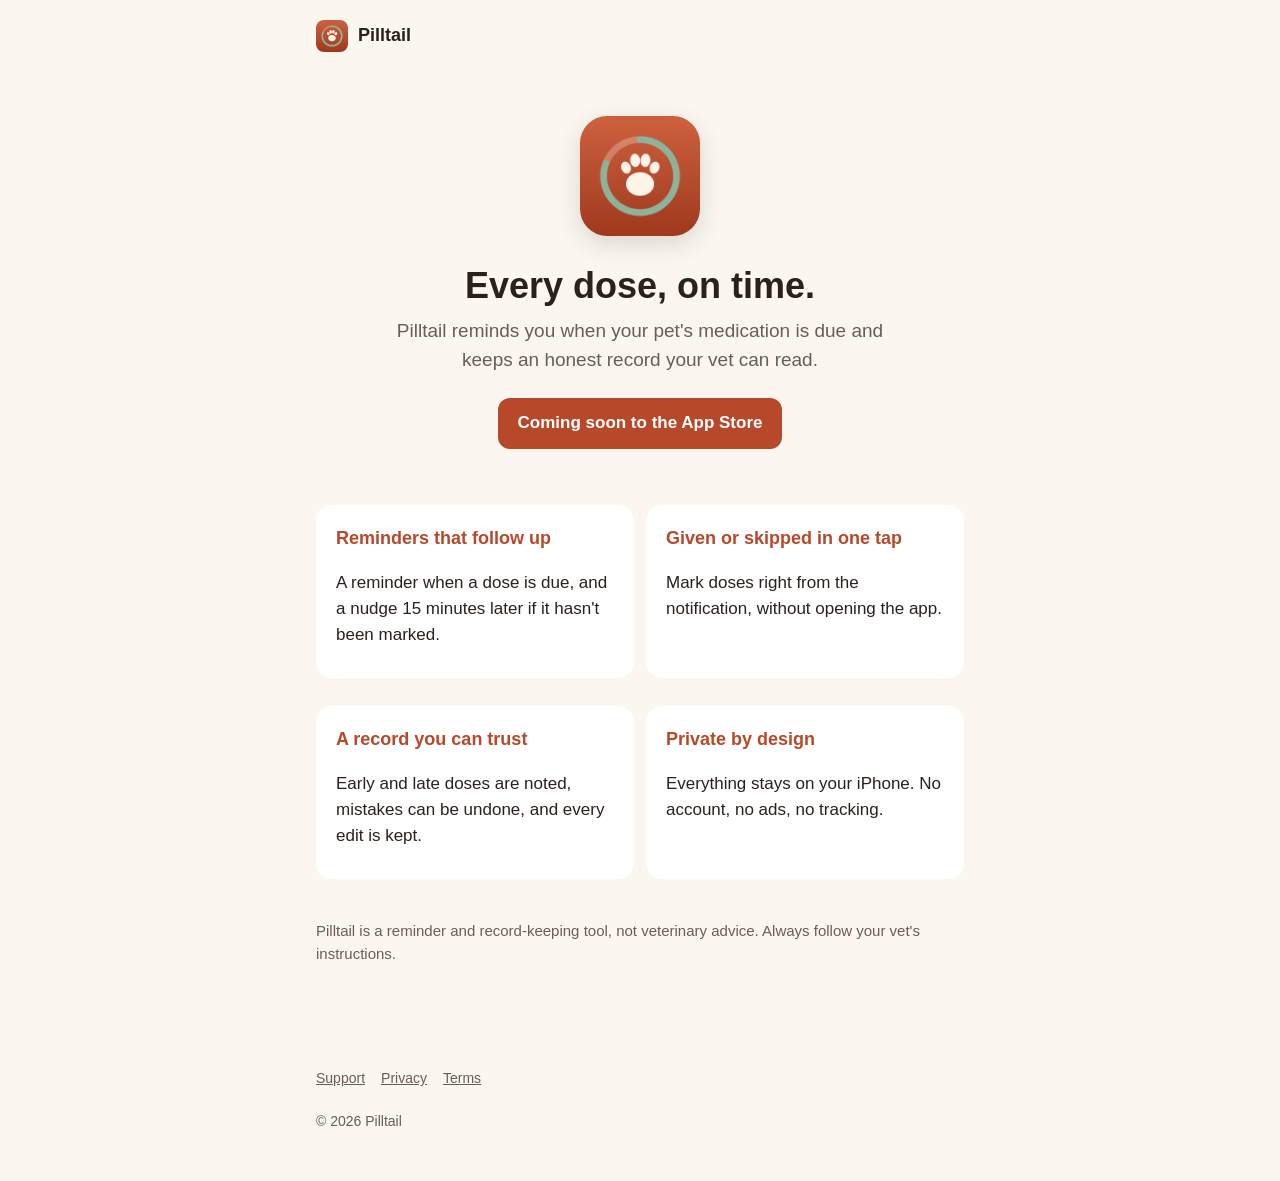
==== pilltail/index.html @ f16c9d38 "Rename Pawdose pages to Pilltail (/pilltail/) Co-Authored-By: Claude Opus 5.5 <noreply@anthropic.com" ====
<!doctype html>
<html lang="en">
<head>
<meta charset="utf-8">
<meta name="viewport" content="width=device-width, initial-scale=1">
<title>Pilltail: Pet Medication Reminders</title>
<meta name="description" content="Reminders for your pet's medication, with a dose history your vet can read.">
<link rel="icon" href="logo.png">
<link rel="stylesheet" href="style.css">
</head>
<body>
<header class="site"><a href="index.html"><img src="logo.png" alt=""> Pilltail</a></header>
<main>
<section class="hero">
<img src="logo.png" alt="Pilltail app icon">
<h1>Every dose, on time.</h1>
<p>Pilltail reminds you when your pet's medication is due and keeps an honest record your vet can read.</p>
<span class="badge">Coming soon to the App Store</span>
</section>

<section class="features">
<div class="card"><h2>Reminders that follow up</h2><p>A reminder when a dose is due, and a nudge 15 minutes later if it hasn't been marked.</p></div>
<div class="card"><h2>Given or skipped in one tap</h2><p>Mark doses right from the notification, without opening the app.</p></div>
<div class="card"><h2>A record you can trust</h2><p>Early and late doses are noted, mistakes can be undone, and every edit is kept.</p></div>
<div class="card"><h2>Private by design</h2><p>Everything stays on your iPhone. No account, no ads, no tracking.</p></div>
</section>

<p class="muted" style="margin-top:40px">Pilltail is a reminder and record-keeping tool, not veterinary advice. Always follow your vet's instructions.</p>
</main>
<footer class="site"><a href="support.html">Support</a><a href="privacy.html">Privacy</a><a href="terms.html">Terms</a><br><br>© 2026 Pilltail</footer>
</body>
</html>
---- pilltail/style.css ----
:root { --bg: #FBF6F0; --surface: #FFFFFF; --text: #2B211C; --muted: #6B5D55; --brand: #B8482A; }
@media (prefers-color-scheme: dark) {
  :root { --bg: #1C1714; --surface: #2A231F; --text: #F4ECE4; --muted: #BFB1A7; --brand: #E88A6A; }
}
* { box-sizing: border-box; }
body { margin: 0; background: var(--bg); color: var(--text); font: 17px/1.55 -apple-system, BlinkMacSystemFont, "Segoe UI", sans-serif; }
main { max-width: 680px; margin: 0 auto; padding: 40px 16px 64px; }
h1 { font-size: 32px; line-height: 1.2; margin: 0 0 4px; }
h2 { font-size: 20px; margin: 32px 0 8px; color: var(--brand); }
p, li { color: var(--text); }
.muted { color: var(--muted); font-size: 15px; }
a { color: var(--brand); }
.card { background: var(--surface); border-radius: 16px; padding: 4px 20px 12px; margin-top: 16px; }
header.site { max-width: 680px; margin: 0 auto; padding: 20px 16px 0; display: flex; align-items: center; gap: 10px; }
header.site a { color: var(--text); text-decoration: none; font-weight: 700; font-size: 18px; display: flex; align-items: center; gap: 10px; }
header.site img { width: 32px; height: 32px; border-radius: 8px; }
footer.site { max-width: 680px; margin: 0 auto; padding: 24px 16px 48px; color: var(--muted); font-size: 14px; }
footer.site a { color: var(--muted); margin-right: 16px; }
.hero { text-align: center; padding-top: 24px; }
.hero img { width: 120px; height: 120px; border-radius: 27px; box-shadow: 0 8px 24px rgba(43,33,28,.15); }
.hero h1 { font-size: 36px; margin-top: 20px; }
.hero p { font-size: 19px; color: var(--muted); max-width: 520px; margin: 8px auto 0; }
.badge { display: inline-block; margin-top: 24px; padding: 12px 20px; border-radius: 12px; background: var(--brand); color: #fff; font-weight: 600; text-decoration: none; }
.features { display: grid; gap: 12px; margin-top: 40px; }
.features .card h2 { margin-top: 16px; font-size: 18px; }
@media (min-width: 640px) { .features { grid-template-columns: 1fr 1fr; } }
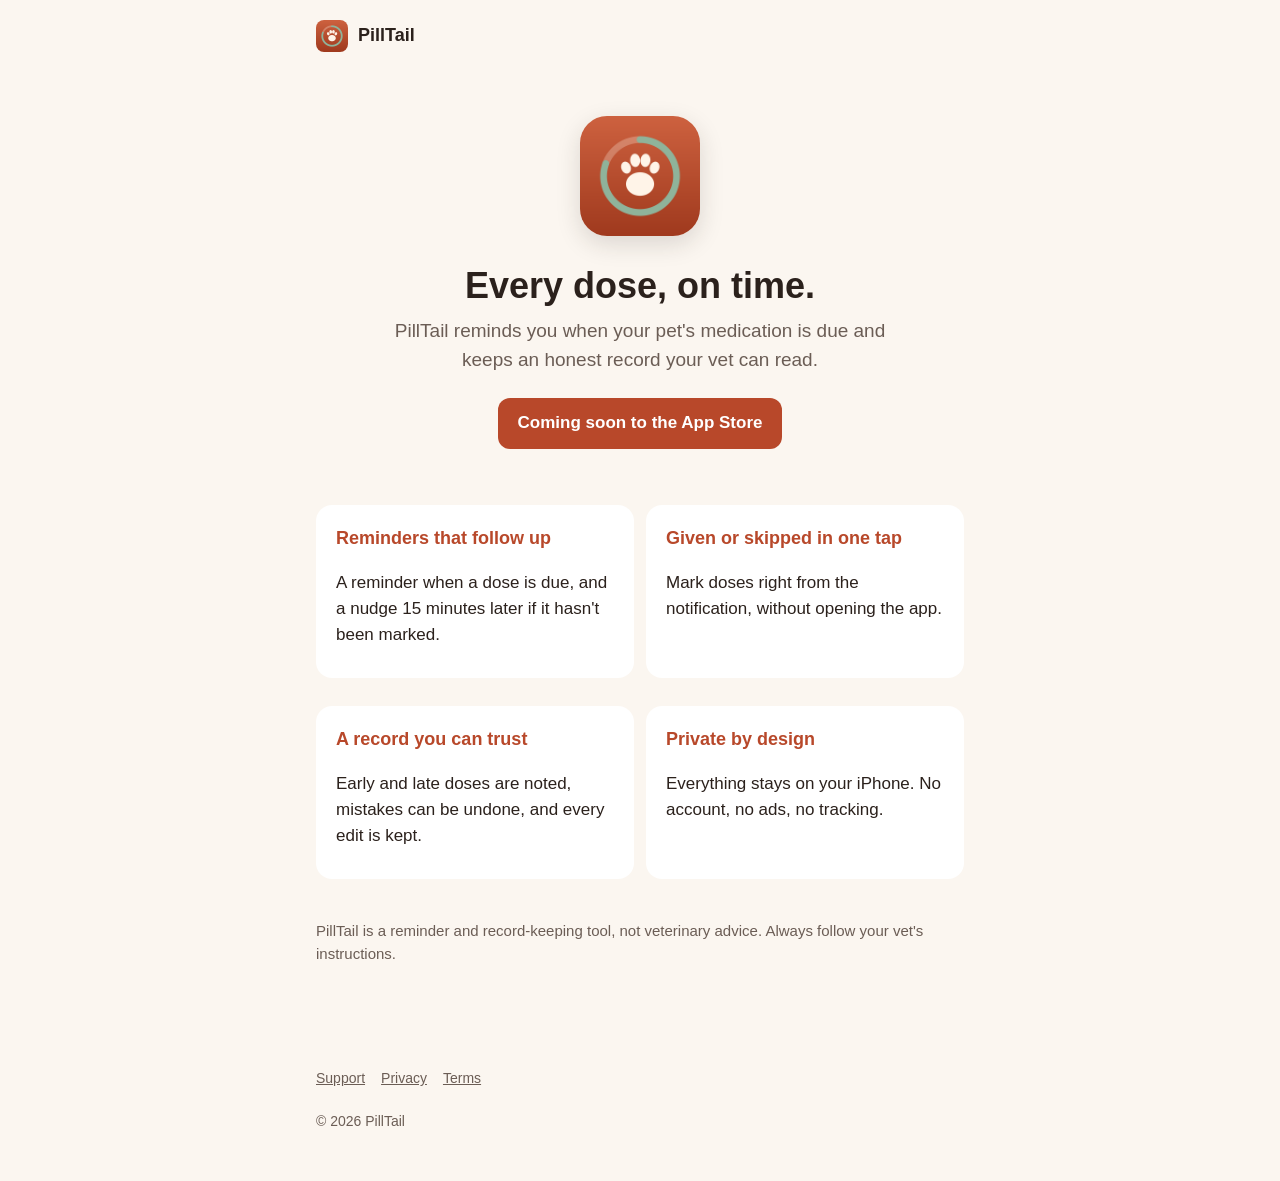
==== commit 47e8dff7: "PillTail: capitalise brand name Co-Authored-By: Claude Opus 5.5 <noreply@anthropic.com> Claude-Sessi" ====
--- a/pilltail/index.html
+++ b/pilltail/index.html
@@ -3,18 +3,18 @@
 <head>
 <meta charset="utf-8">
 <meta name="viewport" content="width=device-width, initial-scale=1">
-<title>Pilltail: Pet Medication Reminders</title>
+<title>PillTail: Pet Medication Reminders</title>
 <meta name="description" content="Reminders for your pet's medication, with a dose history your vet can read.">
 <link rel="icon" href="logo.png">
 <link rel="stylesheet" href="style.css">
 </head>
 <body>
-<header class="site"><a href="index.html"><img src="logo.png" alt=""> Pilltail</a></header>
+<header class="site"><a href="index.html"><img src="logo.png" alt=""> PillTail</a></header>
 <main>
 <section class="hero">
-<img src="logo.png" alt="Pilltail app icon">
+<img src="logo.png" alt="PillTail app icon">
 <h1>Every dose, on time.</h1>
-<p>Pilltail reminds you when your pet's medication is due and keeps an honest record your vet can read.</p>
+<p>PillTail reminds you when your pet's medication is due and keeps an honest record your vet can read.</p>
 <span class="badge">Coming soon to the App Store</span>
 </section>
 
@@ -25,8 +25,8 @@
 <div class="card"><h2>Private by design</h2><p>Everything stays on your iPhone. No account, no ads, no tracking.</p></div>
 </section>
 
-<p class="muted" style="margin-top:40px">Pilltail is a reminder and record-keeping tool, not veterinary advice. Always follow your vet's instructions.</p>
+<p class="muted" style="margin-top:40px">PillTail is a reminder and record-keeping tool, not veterinary advice. Always follow your vet's instructions.</p>
 </main>
-<footer class="site"><a href="support.html">Support</a><a href="privacy.html">Privacy</a><a href="terms.html">Terms</a><br><br>© 2026 Pilltail</footer>
+<footer class="site"><a href="support.html">Support</a><a href="privacy.html">Privacy</a><a href="terms.html">Terms</a><br><br>© 2026 PillTail</footer>
 </body>
 </html>
